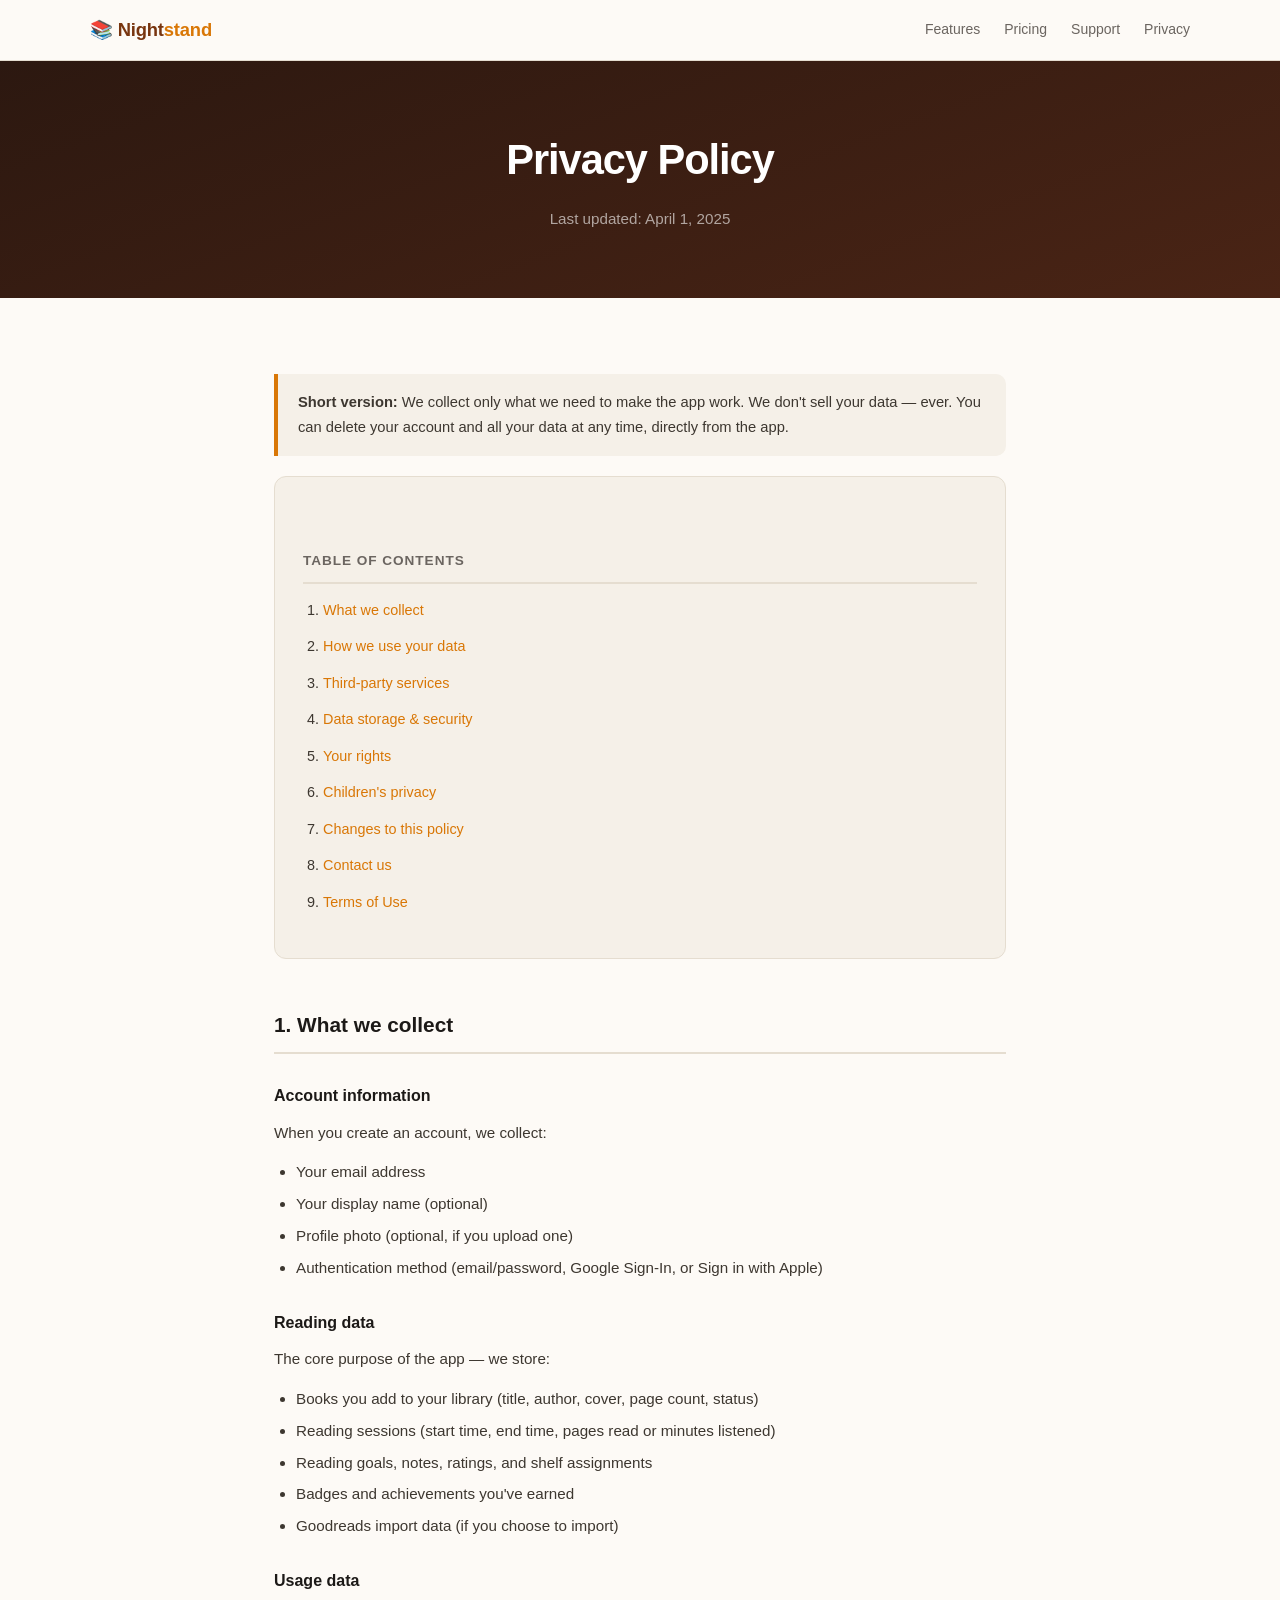
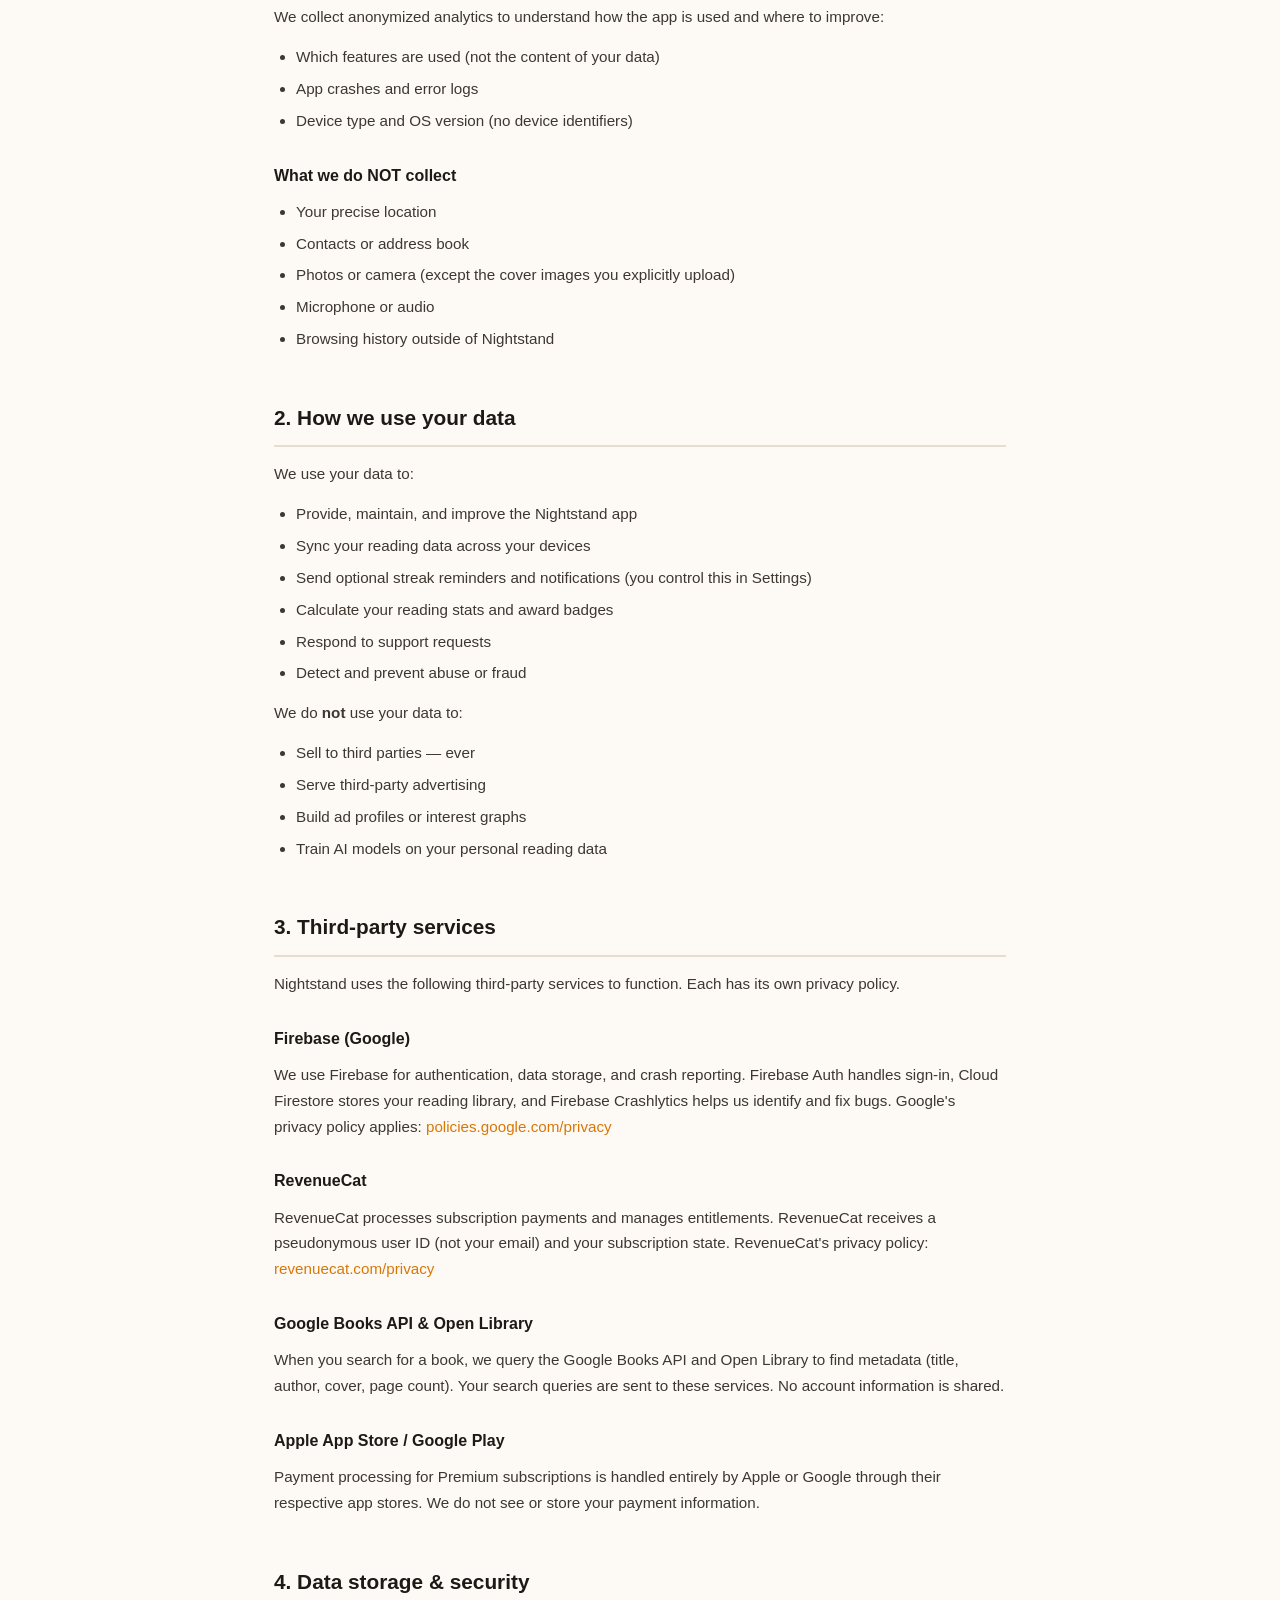
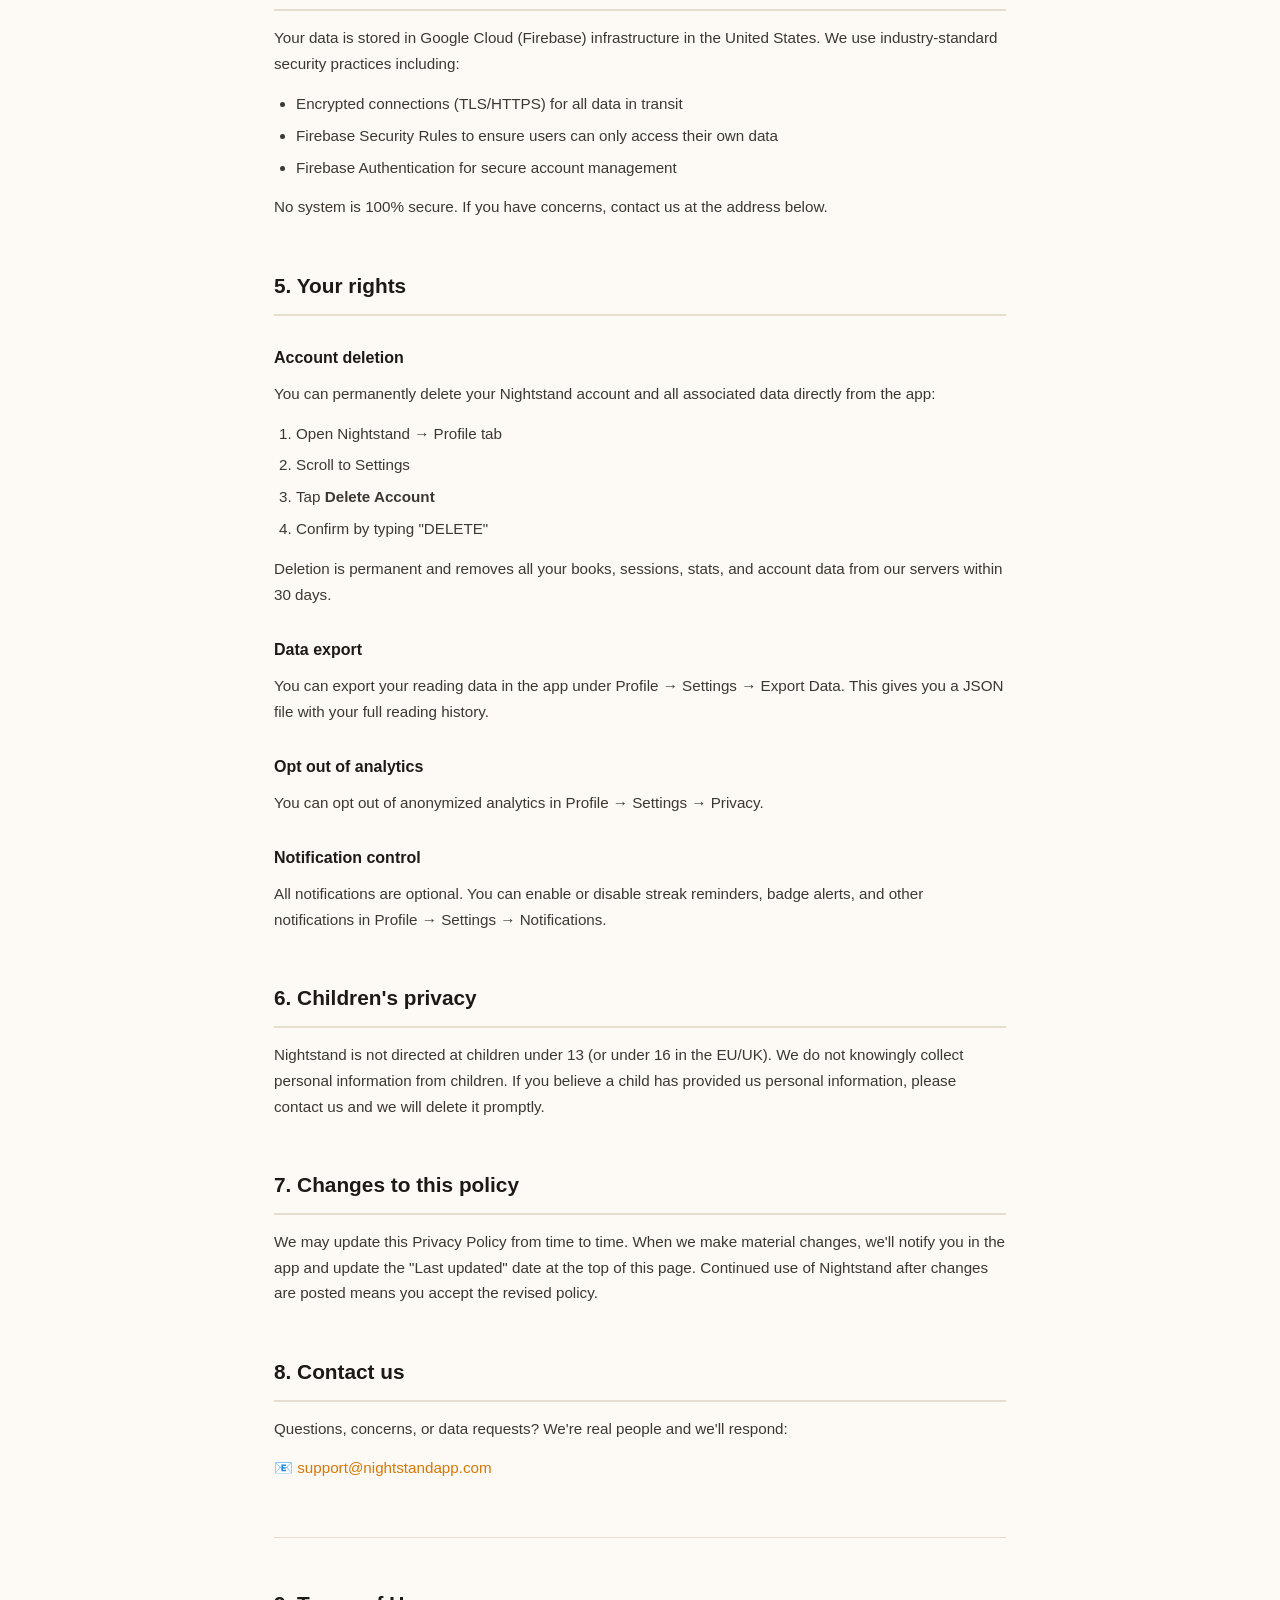
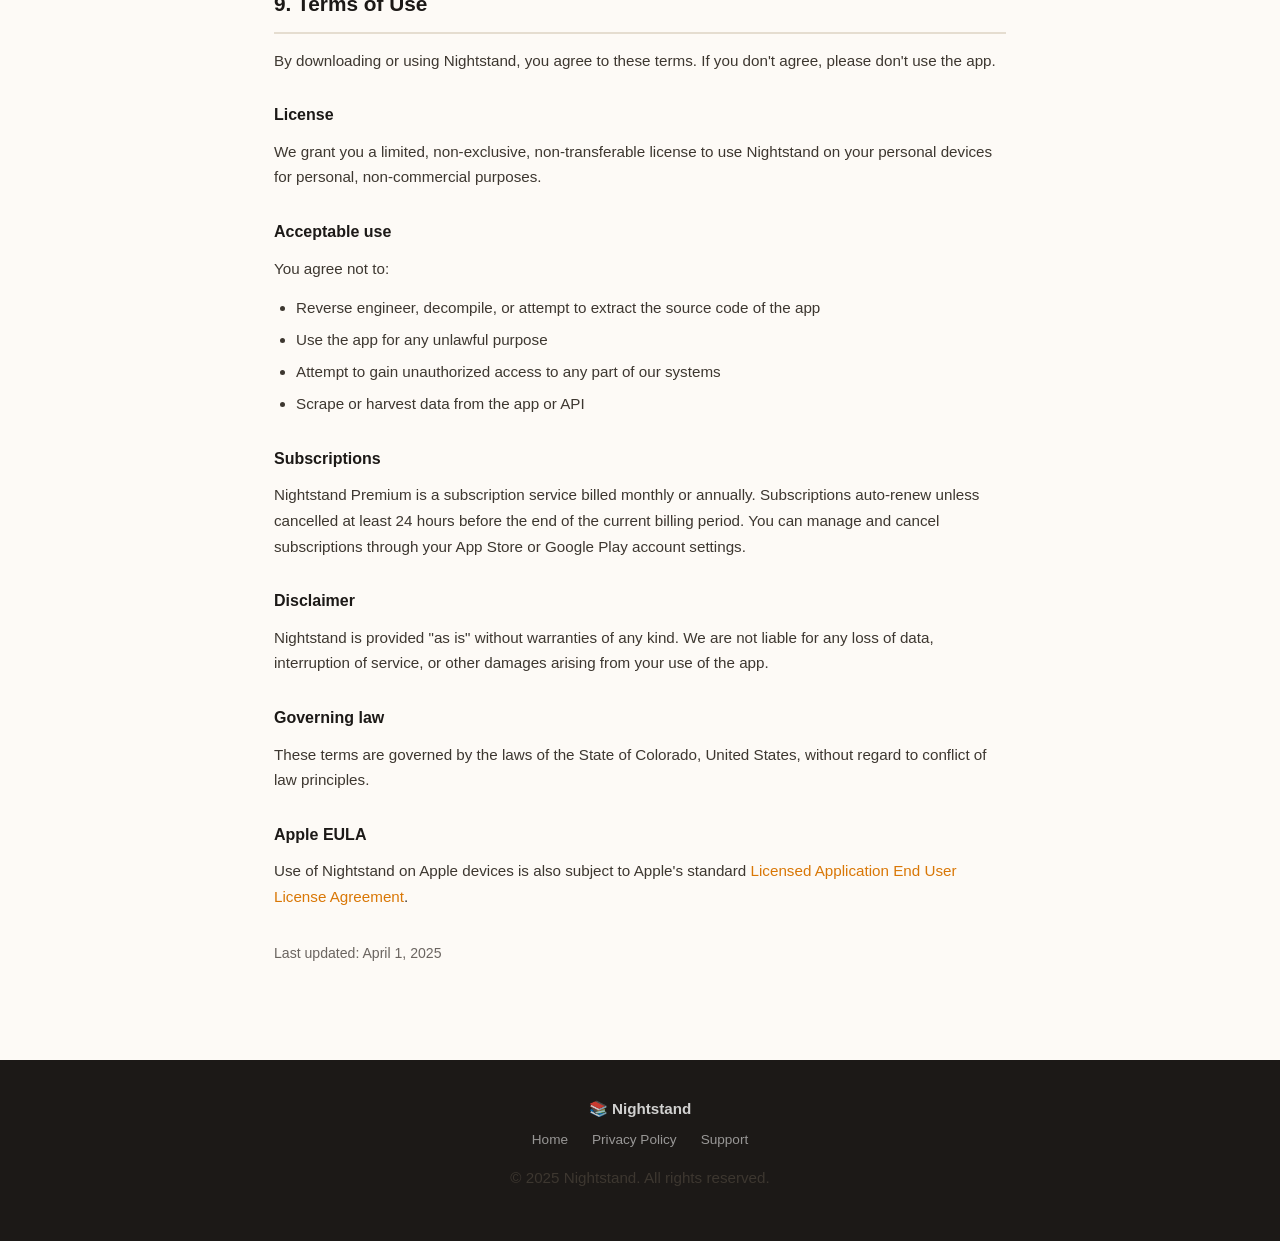
==== privacy.html @ cdb706bf "Initial commit: Nightstand marketing site - index.html: full landing page (hero, features, compariso" ====
<!DOCTYPE html>
<html lang="en">
<head>
  <meta charset="UTF-8">
  <meta name="viewport" content="width=device-width, initial-scale=1.0">
  <title>Privacy Policy — Nightstand</title>
  <meta name="description" content="Nightstand privacy policy — how we collect, use, and protect your data.">
  <link rel="icon" type="image/png" href="images/icon.png">
  <style>
    *, *::before, *::after { margin: 0; padding: 0; box-sizing: border-box; }

    :root {
      --ink: #1c1917;
      --warm-white: #fdfaf6;
      --cream: #f5f0e8;
      --amber: #d97706;
      --amber-light: #fbbf24;
      --brown: #78350f;
      --brown-mid: #92400e;
      --text-muted: #6b6560;
      --border: #e5ddd0;
    }

    html { scroll-behavior: smooth; }

    body {
      font-family: -apple-system, BlinkMacSystemFont, "Segoe UI", Roboto, Helvetica, Arial, sans-serif;
      color: var(--ink);
      line-height: 1.7;
      background: var(--warm-white);
    }

    a { color: var(--amber); text-decoration: none; }
    a:hover { text-decoration: underline; }

    /* NAV */
    nav {
      position: sticky;
      top: 0;
      z-index: 100;
      background: rgba(253, 250, 246, 0.92);
      backdrop-filter: blur(10px);
      border-bottom: 1px solid var(--border);
      padding: 0 24px;
    }
    .nav-inner {
      max-width: 1100px;
      margin: 0 auto;
      display: flex;
      align-items: center;
      justify-content: space-between;
      height: 60px;
    }
    .nav-brand {
      font-size: 1.15rem;
      font-weight: 700;
      color: var(--brown);
      letter-spacing: -0.01em;
      text-decoration: none;
    }
    .nav-brand span { color: var(--amber); }
    .nav-links {
      display: flex;
      gap: 24px;
      font-size: 0.875rem;
      color: var(--text-muted);
    }
    .nav-links a { color: var(--text-muted); }
    .nav-links a:hover { color: var(--ink); text-decoration: none; }

    /* PAGE HEADER */
    .page-header {
      background: linear-gradient(160deg, #2c1810 0%, #4a2415 100%);
      color: #fff;
      padding: 64px 24px 52px;
      text-align: center;
    }
    .page-header h1 {
      font-size: clamp(1.8rem, 4vw, 2.6rem);
      font-weight: 800;
      letter-spacing: -0.025em;
      margin-bottom: 10px;
    }
    .page-header p {
      font-size: 0.95rem;
      color: rgba(255,255,255,0.6);
    }

    /* CONTENT */
    .content {
      max-width: 780px;
      margin: 0 auto;
      padding: 56px 24px 80px;
    }

    .toc {
      background: var(--cream);
      border: 1px solid var(--border);
      border-radius: 12px;
      padding: 24px 28px;
      margin-bottom: 48px;
    }
    .toc h2 {
      font-size: 0.85rem;
      font-weight: 700;
      text-transform: uppercase;
      letter-spacing: 0.07em;
      color: var(--text-muted);
      margin-bottom: 14px;
    }
    .toc ol {
      padding-left: 20px;
      display: flex;
      flex-direction: column;
      gap: 6px;
    }
    .toc li {
      font-size: 0.9rem;
    }

    h2 {
      font-size: 1.3rem;
      font-weight: 800;
      color: var(--ink);
      margin: 48px 0 14px;
      padding-bottom: 10px;
      border-bottom: 2px solid var(--border);
    }
    h3 {
      font-size: 1rem;
      font-weight: 700;
      color: var(--ink);
      margin: 28px 0 10px;
    }
    p {
      font-size: 0.95rem;
      color: #3d3730;
      margin-bottom: 14px;
    }
    ul, ol {
      padding-left: 22px;
      margin-bottom: 14px;
    }
    li {
      font-size: 0.95rem;
      color: #3d3730;
      margin-bottom: 6px;
    }
    .callout {
      background: var(--cream);
      border-left: 4px solid var(--amber);
      border-radius: 0 10px 10px 0;
      padding: 16px 20px;
      margin: 20px 0;
      font-size: 0.92rem;
      color: #3d3730;
    }

    /* FOOTER */
    footer {
      background: var(--ink);
      color: rgba(255,255,255,0.55);
      padding: 36px 24px;
      text-align: center;
      font-size: 0.85rem;
    }
    .footer-inner { max-width: 1100px; margin: 0 auto; }
    .footer-links {
      display: flex;
      gap: 24px;
      justify-content: center;
      flex-wrap: wrap;
      margin-bottom: 14px;
    }
    .footer-links a { color: rgba(255,255,255,0.55); transition: color 0.15s; }
    .footer-links a:hover { color: #fff; text-decoration: none; }
    .footer-brand { font-weight: 700; color: rgba(255,255,255,0.8); font-size: 0.95rem; margin-bottom: 6px; }

    @media (max-width: 640px) {
      .nav-links { display: none; }
    }
  </style>
</head>
<body>

  <nav>
    <div class="nav-inner">
      <a href="index.html" class="nav-brand">📚 Night<span>stand</span></a>
      <div class="nav-links">
        <a href="index.html#features">Features</a>
        <a href="index.html#pricing">Pricing</a>
        <a href="support.html">Support</a>
        <a href="privacy.html">Privacy</a>
      </div>
    </div>
  </nav>

  <header class="page-header">
    <h1>Privacy Policy</h1>
    <p>Last updated: April 1, 2025</p>
  </header>

  <div class="content">

    <div class="callout">
      <strong>Short version:</strong> We collect only what we need to make the app work. We don't sell your data — ever. You can delete your account and all your data at any time, directly from the app.
    </div>

    <div class="toc">
      <h2>Table of Contents</h2>
      <ol>
        <li><a href="#what-we-collect">What we collect</a></li>
        <li><a href="#how-we-use">How we use your data</a></li>
        <li><a href="#third-parties">Third-party services</a></li>
        <li><a href="#data-storage">Data storage &amp; security</a></li>
        <li><a href="#your-rights">Your rights</a></li>
        <li><a href="#children">Children's privacy</a></li>
        <li><a href="#changes">Changes to this policy</a></li>
        <li><a href="#contact">Contact us</a></li>
        <li><a href="#terms">Terms of Use</a></li>
      </ol>
    </div>

    <h2 id="what-we-collect">1. What we collect</h2>

    <h3>Account information</h3>
    <p>When you create an account, we collect:</p>
    <ul>
      <li>Your email address</li>
      <li>Your display name (optional)</li>
      <li>Profile photo (optional, if you upload one)</li>
      <li>Authentication method (email/password, Google Sign-In, or Sign in with Apple)</li>
    </ul>

    <h3>Reading data</h3>
    <p>The core purpose of the app — we store:</p>
    <ul>
      <li>Books you add to your library (title, author, cover, page count, status)</li>
      <li>Reading sessions (start time, end time, pages read or minutes listened)</li>
      <li>Reading goals, notes, ratings, and shelf assignments</li>
      <li>Badges and achievements you've earned</li>
      <li>Goodreads import data (if you choose to import)</li>
    </ul>

    <h3>Usage data</h3>
    <p>We collect anonymized analytics to understand how the app is used and where to improve:</p>
    <ul>
      <li>Which features are used (not the content of your data)</li>
      <li>App crashes and error logs</li>
      <li>Device type and OS version (no device identifiers)</li>
    </ul>

    <h3>What we do NOT collect</h3>
    <ul>
      <li>Your precise location</li>
      <li>Contacts or address book</li>
      <li>Photos or camera (except the cover images you explicitly upload)</li>
      <li>Microphone or audio</li>
      <li>Browsing history outside of Nightstand</li>
    </ul>

    <h2 id="how-we-use">2. How we use your data</h2>

    <p>We use your data to:</p>
    <ul>
      <li>Provide, maintain, and improve the Nightstand app</li>
      <li>Sync your reading data across your devices</li>
      <li>Send optional streak reminders and notifications (you control this in Settings)</li>
      <li>Calculate your reading stats and award badges</li>
      <li>Respond to support requests</li>
      <li>Detect and prevent abuse or fraud</li>
    </ul>

    <p>We do <strong>not</strong> use your data to:</p>
    <ul>
      <li>Sell to third parties — ever</li>
      <li>Serve third-party advertising</li>
      <li>Build ad profiles or interest graphs</li>
      <li>Train AI models on your personal reading data</li>
    </ul>

    <h2 id="third-parties">3. Third-party services</h2>

    <p>Nightstand uses the following third-party services to function. Each has its own privacy policy.</p>

    <h3>Firebase (Google)</h3>
    <p>We use Firebase for authentication, data storage, and crash reporting. Firebase Auth handles sign-in, Cloud Firestore stores your reading library, and Firebase Crashlytics helps us identify and fix bugs. Google's privacy policy applies: <a href="https://policies.google.com/privacy" target="_blank" rel="noopener">policies.google.com/privacy</a></p>

    <h3>RevenueCat</h3>
    <p>RevenueCat processes subscription payments and manages entitlements. RevenueCat receives a pseudonymous user ID (not your email) and your subscription state. RevenueCat's privacy policy: <a href="https://www.revenuecat.com/privacy" target="_blank" rel="noopener">revenuecat.com/privacy</a></p>

    <h3>Google Books API &amp; Open Library</h3>
    <p>When you search for a book, we query the Google Books API and Open Library to find metadata (title, author, cover, page count). Your search queries are sent to these services. No account information is shared.</p>

    <h3>Apple App Store / Google Play</h3>
    <p>Payment processing for Premium subscriptions is handled entirely by Apple or Google through their respective app stores. We do not see or store your payment information.</p>

    <h2 id="data-storage">4. Data storage &amp; security</h2>

    <p>Your data is stored in Google Cloud (Firebase) infrastructure in the United States. We use industry-standard security practices including:</p>
    <ul>
      <li>Encrypted connections (TLS/HTTPS) for all data in transit</li>
      <li>Firebase Security Rules to ensure users can only access their own data</li>
      <li>Firebase Authentication for secure account management</li>
    </ul>

    <p>No system is 100% secure. If you have concerns, contact us at the address below.</p>

    <h2 id="your-rights">5. Your rights</h2>

    <h3>Account deletion</h3>
    <p>You can permanently delete your Nightstand account and all associated data directly from the app:</p>
    <ol>
      <li>Open Nightstand → Profile tab</li>
      <li>Scroll to Settings</li>
      <li>Tap <strong>Delete Account</strong></li>
      <li>Confirm by typing "DELETE"</li>
    </ol>
    <p>Deletion is permanent and removes all your books, sessions, stats, and account data from our servers within 30 days.</p>

    <h3>Data export</h3>
    <p>You can export your reading data in the app under Profile → Settings → Export Data. This gives you a JSON file with your full reading history.</p>

    <h3>Opt out of analytics</h3>
    <p>You can opt out of anonymized analytics in Profile → Settings → Privacy.</p>

    <h3>Notification control</h3>
    <p>All notifications are optional. You can enable or disable streak reminders, badge alerts, and other notifications in Profile → Settings → Notifications.</p>

    <h2 id="children">6. Children's privacy</h2>

    <p>Nightstand is not directed at children under 13 (or under 16 in the EU/UK). We do not knowingly collect personal information from children. If you believe a child has provided us personal information, please contact us and we will delete it promptly.</p>

    <h2 id="changes">7. Changes to this policy</h2>

    <p>We may update this Privacy Policy from time to time. When we make material changes, we'll notify you in the app and update the "Last updated" date at the top of this page. Continued use of Nightstand after changes are posted means you accept the revised policy.</p>

    <h2 id="contact">8. Contact us</h2>

    <p>Questions, concerns, or data requests? We're real people and we'll respond:</p>
    <p>📧 <a href="mailto:support@nightstandapp.com">support@nightstandapp.com</a></p>

    <hr style="border: none; border-top: 1px solid var(--border); margin: 56px 0 40px;">

    <h2 id="terms">9. Terms of Use</h2>

    <p>By downloading or using Nightstand, you agree to these terms. If you don't agree, please don't use the app.</p>

    <h3>License</h3>
    <p>We grant you a limited, non-exclusive, non-transferable license to use Nightstand on your personal devices for personal, non-commercial purposes.</p>

    <h3>Acceptable use</h3>
    <p>You agree not to:</p>
    <ul>
      <li>Reverse engineer, decompile, or attempt to extract the source code of the app</li>
      <li>Use the app for any unlawful purpose</li>
      <li>Attempt to gain unauthorized access to any part of our systems</li>
      <li>Scrape or harvest data from the app or API</li>
    </ul>

    <h3>Subscriptions</h3>
    <p>Nightstand Premium is a subscription service billed monthly or annually. Subscriptions auto-renew unless cancelled at least 24 hours before the end of the current billing period. You can manage and cancel subscriptions through your App Store or Google Play account settings.</p>

    <h3>Disclaimer</h3>
    <p>Nightstand is provided "as is" without warranties of any kind. We are not liable for any loss of data, interruption of service, or other damages arising from your use of the app.</p>

    <h3>Governing law</h3>
    <p>These terms are governed by the laws of the State of Colorado, United States, without regard to conflict of law principles.</p>

    <h3>Apple EULA</h3>
    <p>Use of Nightstand on Apple devices is also subject to Apple's standard <a href="https://www.apple.com/legal/internet-services/itunes/dev/stdeula/" target="_blank" rel="noopener">Licensed Application End User License Agreement</a>.</p>

    <p style="margin-top: 32px; font-size: 0.88rem; color: var(--text-muted);">Last updated: April 1, 2025</p>

  </div>

  <footer>
    <div class="footer-inner">
      <div class="footer-brand">📚 Nightstand</div>
      <div class="footer-links">
        <a href="index.html">Home</a>
        <a href="privacy.html">Privacy Policy</a>
        <a href="support.html">Support</a>
      </div>
      <p>&copy; 2025 Nightstand. All rights reserved.</p>
    </div>
  </footer>

</body>
</html>
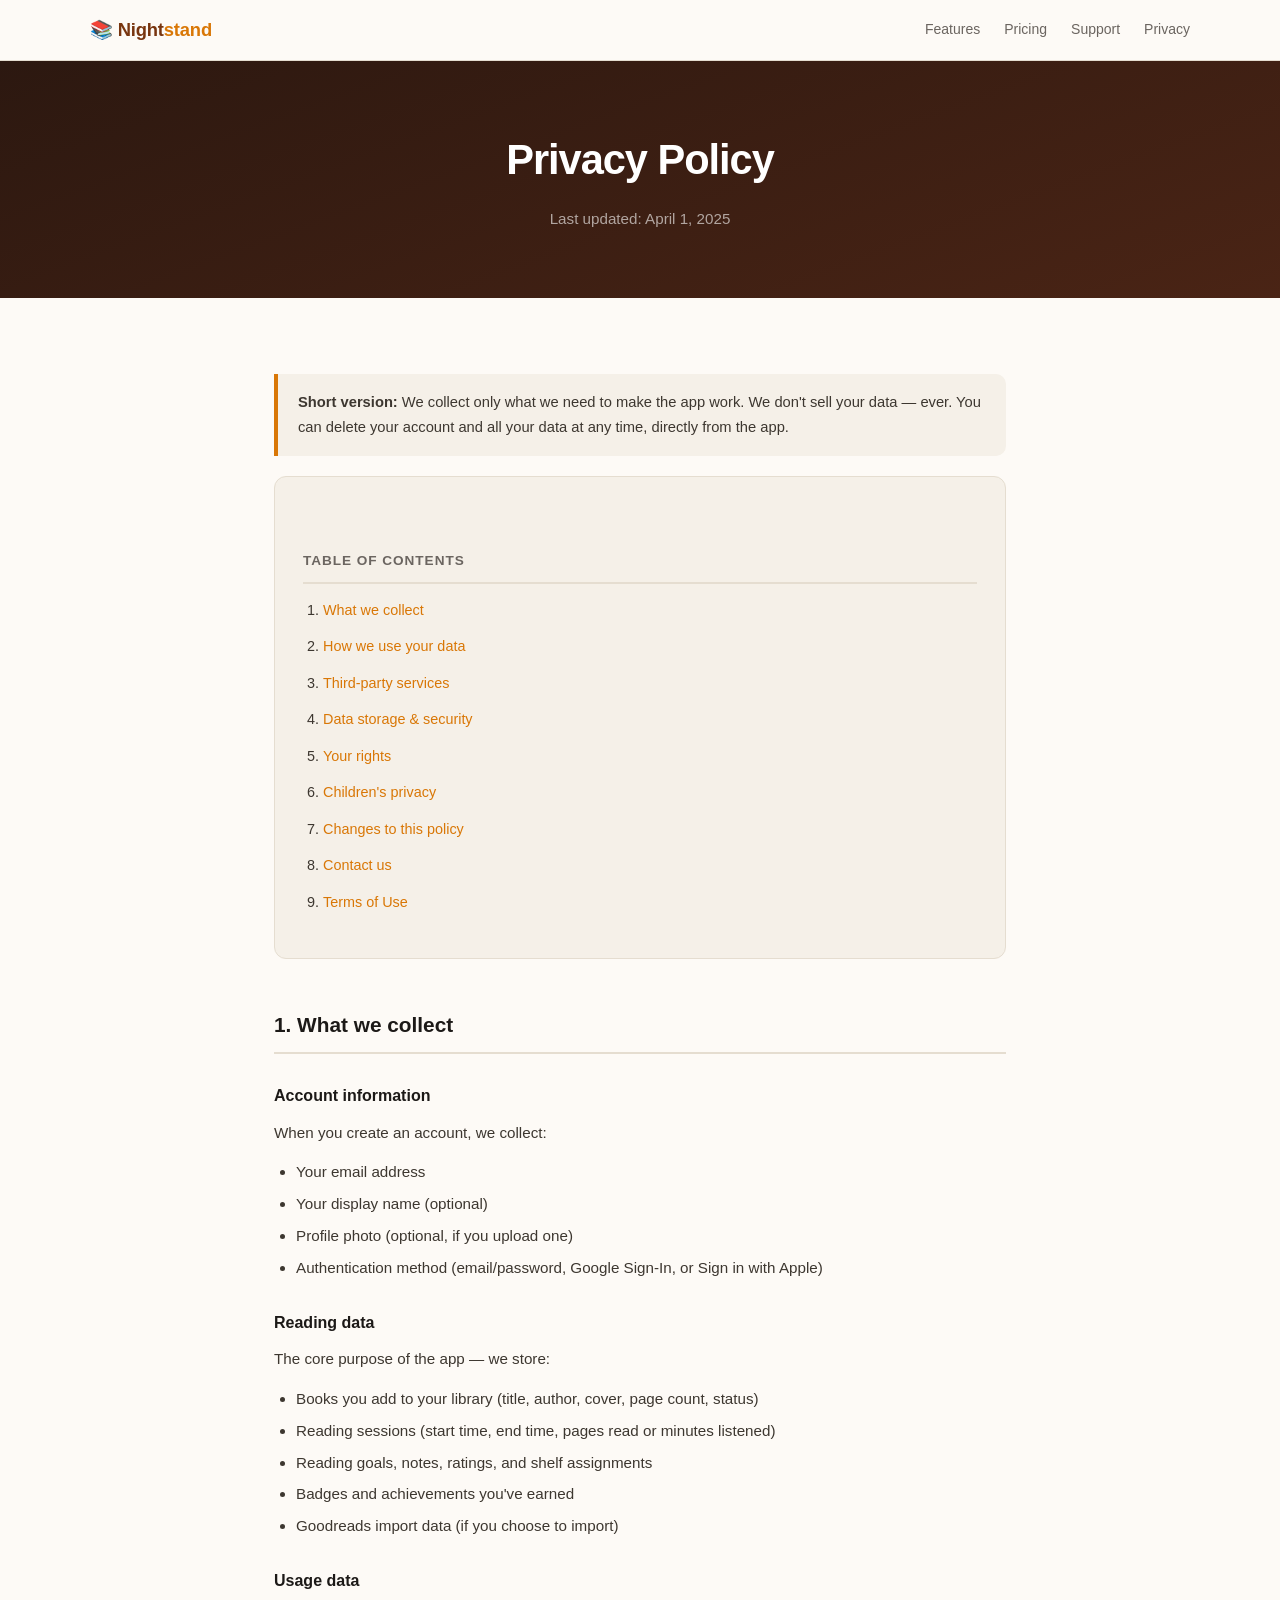
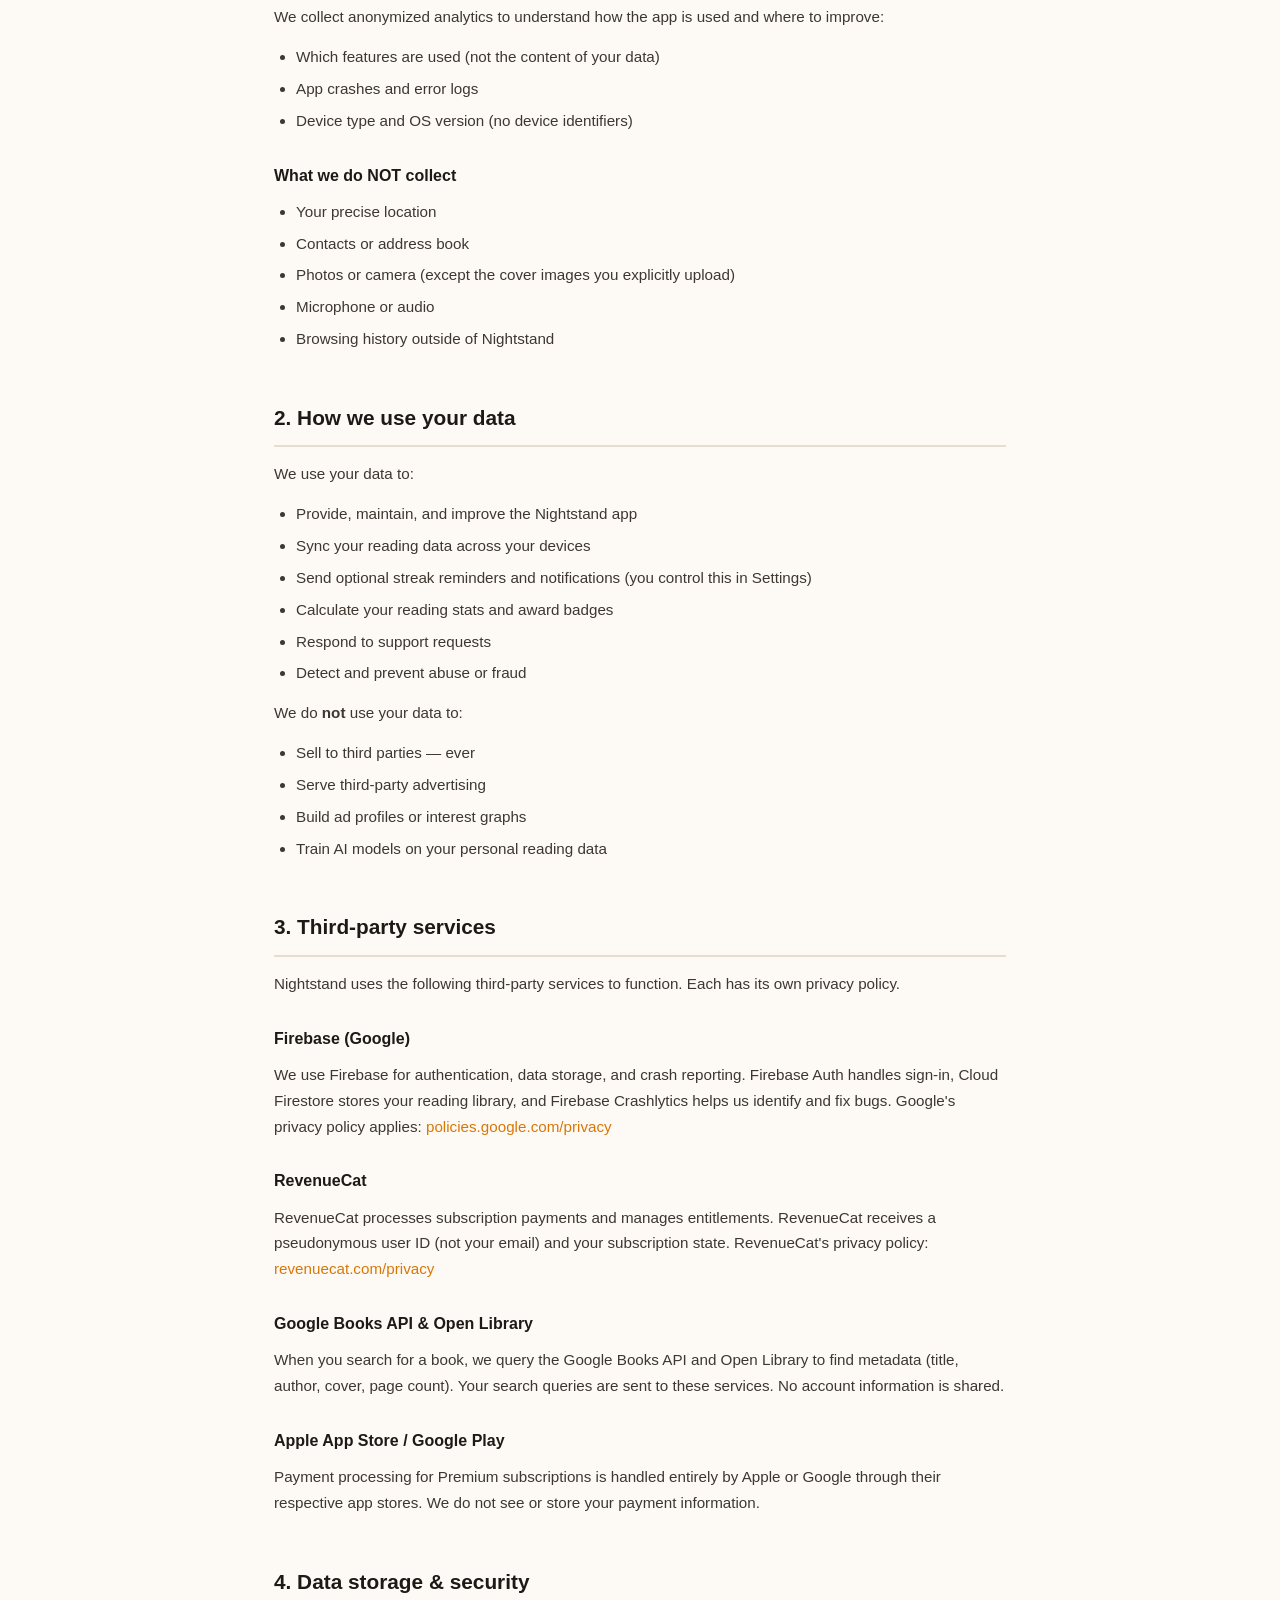
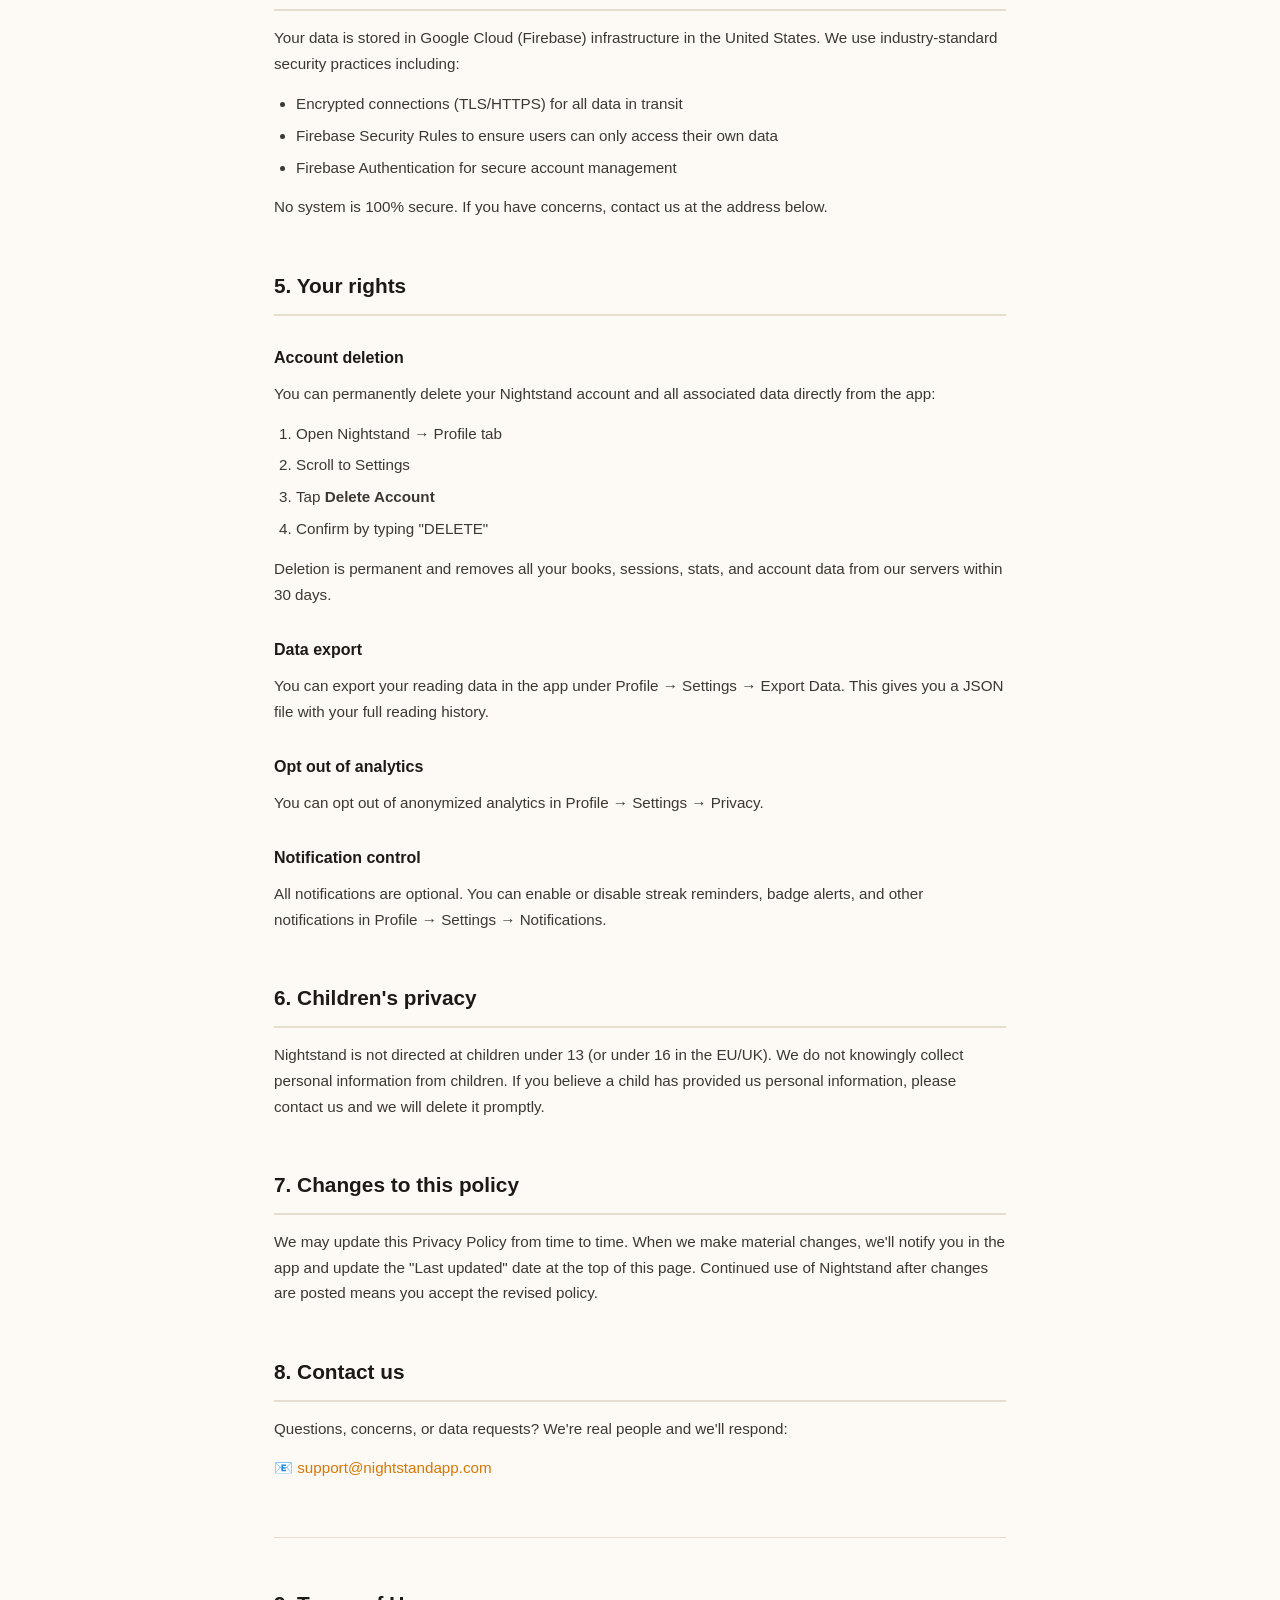
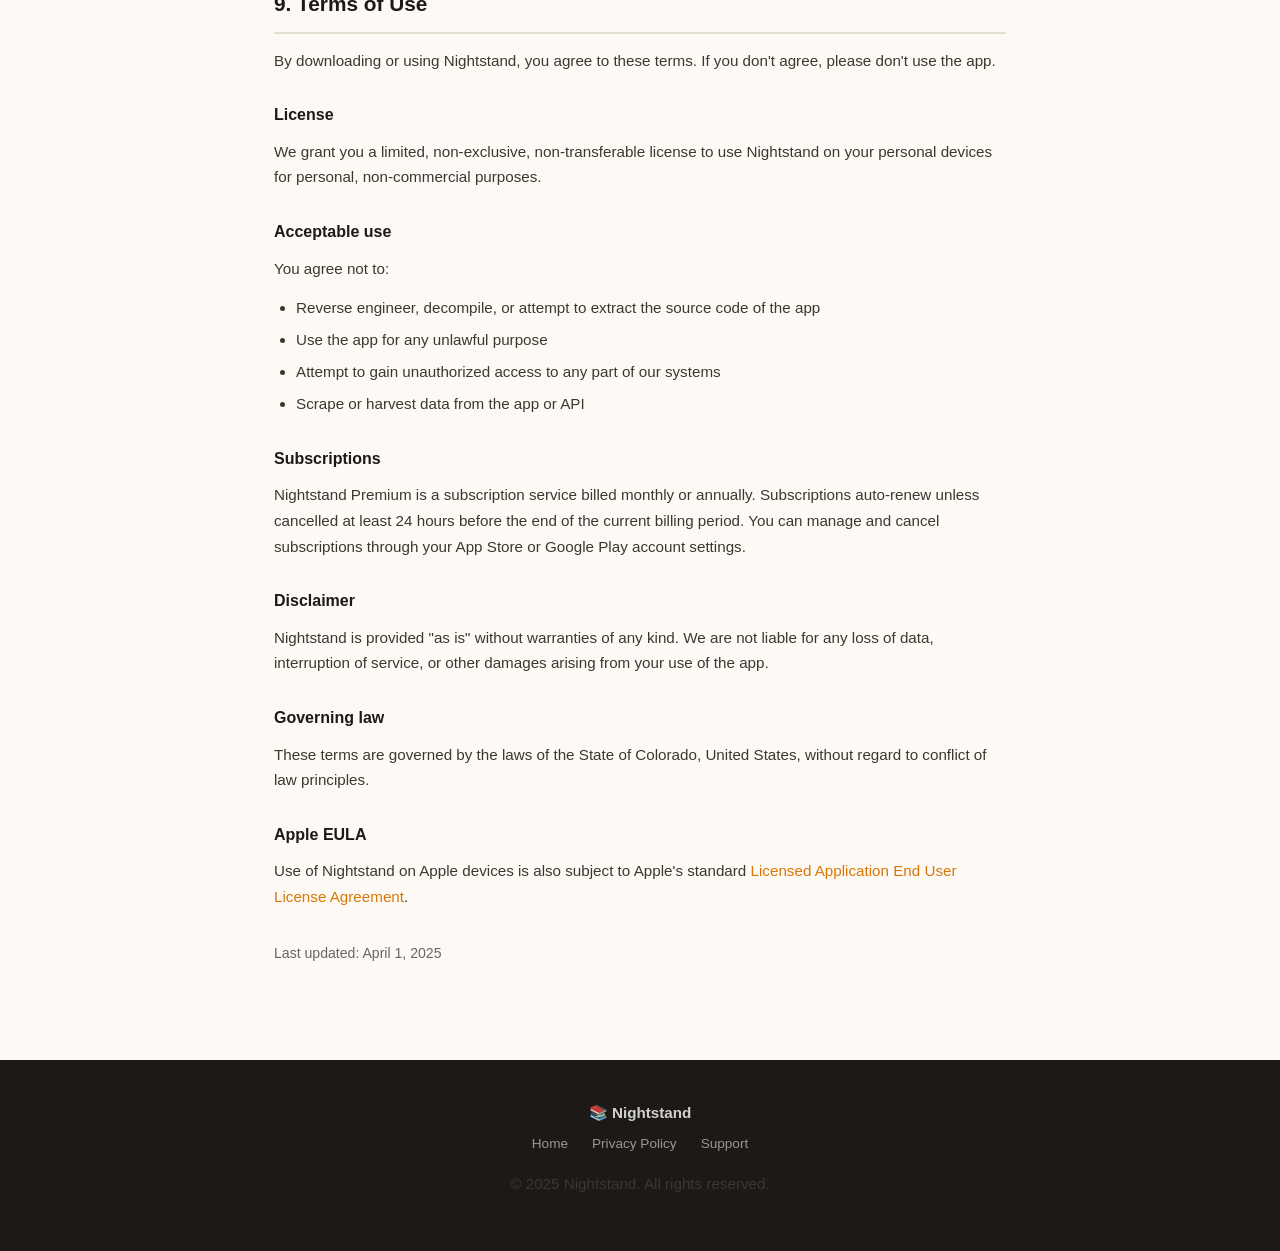
==== commit 774f5f66: "Refactor: extract shared CSS to eliminate cross-page duplication - Create shared.css with common res" ====
--- a/privacy.html
+++ b/privacy.html
@@ -6,92 +6,11 @@
   <title>Privacy Policy — Nightstand</title>
   <meta name="description" content="Nightstand privacy policy — how we collect, use, and protect your data.">
   <link rel="icon" type="image/png" href="images/icon.png">
+  <link rel="stylesheet" href="shared.css">
   <style>
-    *, *::before, *::after { margin: 0; padding: 0; box-sizing: border-box; }
-
-    :root {
-      --ink: #1c1917;
-      --warm-white: #fdfaf6;
-      --cream: #f5f0e8;
-      --amber: #d97706;
-      --amber-light: #fbbf24;
-      --brown: #78350f;
-      --brown-mid: #92400e;
-      --text-muted: #6b6560;
-      --border: #e5ddd0;
-    }
-
-    html { scroll-behavior: smooth; }
-
-    body {
-      font-family: -apple-system, BlinkMacSystemFont, "Segoe UI", Roboto, Helvetica, Arial, sans-serif;
-      color: var(--ink);
-      line-height: 1.7;
-      background: var(--warm-white);
-    }
-
     a { color: var(--amber); text-decoration: none; }
     a:hover { text-decoration: underline; }
-
-    /* NAV */
-    nav {
-      position: sticky;
-      top: 0;
-      z-index: 100;
-      background: rgba(253, 250, 246, 0.92);
-      backdrop-filter: blur(10px);
-      border-bottom: 1px solid var(--border);
-      padding: 0 24px;
-    }
-    .nav-inner {
-      max-width: 1100px;
-      margin: 0 auto;
-      display: flex;
-      align-items: center;
-      justify-content: space-between;
-      height: 60px;
-    }
-    .nav-brand {
-      font-size: 1.15rem;
-      font-weight: 700;
-      color: var(--brown);
-      letter-spacing: -0.01em;
-      text-decoration: none;
-    }
-    .nav-brand span { color: var(--amber); }
-    .nav-links {
-      display: flex;
-      gap: 24px;
-      font-size: 0.875rem;
-      color: var(--text-muted);
-    }
-    .nav-links a { color: var(--text-muted); }
-    .nav-links a:hover { color: var(--ink); text-decoration: none; }
-
-    /* PAGE HEADER */
-    .page-header {
-      background: linear-gradient(160deg, #2c1810 0%, #4a2415 100%);
-      color: #fff;
-      padding: 64px 24px 52px;
-      text-align: center;
-    }
-    .page-header h1 {
-      font-size: clamp(1.8rem, 4vw, 2.6rem);
-      font-weight: 800;
-      letter-spacing: -0.025em;
-      margin-bottom: 10px;
-    }
-    .page-header p {
-      font-size: 0.95rem;
-      color: rgba(255,255,255,0.6);
-    }
-
-    /* CONTENT */
-    .content {
-      max-width: 780px;
-      margin: 0 auto;
-      padding: 56px 24px 80px;
-    }
+    .nav-links a:hover { text-decoration: none; }
 
     .toc {
       background: var(--cream);
@@ -156,29 +75,7 @@
       color: #3d3730;
     }
 
-    /* FOOTER */
-    footer {
-      background: var(--ink);
-      color: rgba(255,255,255,0.55);
-      padding: 36px 24px;
-      text-align: center;
-      font-size: 0.85rem;
-    }
-    .footer-inner { max-width: 1100px; margin: 0 auto; }
-    .footer-links {
-      display: flex;
-      gap: 24px;
-      justify-content: center;
-      flex-wrap: wrap;
-      margin-bottom: 14px;
-    }
-    .footer-links a { color: rgba(255,255,255,0.55); transition: color 0.15s; }
-    .footer-links a:hover { color: #fff; text-decoration: none; }
-    .footer-brand { font-weight: 700; color: rgba(255,255,255,0.8); font-size: 0.95rem; margin-bottom: 6px; }
-
-    @media (max-width: 640px) {
-      .nav-links { display: none; }
-    }
+    .footer-links a:hover { text-decoration: none; }
   </style>
 </head>
 <body>
--- a/shared.css
+++ b/shared.css
@@ -0,0 +1,123 @@
+/* ─── RESET ─── */
+*, *::before, *::after { margin: 0; padding: 0; box-sizing: border-box; }
+
+/* ─── DESIGN TOKENS ─── */
+:root {
+  --ink: #1c1917;
+  --warm-white: #fdfaf6;
+  --cream: #f5f0e8;
+  --amber: #d97706;
+  --amber-light: #fbbf24;
+  --brown: #78350f;
+  --brown-mid: #92400e;
+  --sage: #4a5e52;
+  --sage-light: #6b7c72;
+  --text-muted: #6b6560;
+  --border: #e5ddd0;
+}
+
+html { scroll-behavior: smooth; }
+
+body {
+  font-family: -apple-system, BlinkMacSystemFont, "Segoe UI", Roboto, Helvetica, Arial, sans-serif;
+  color: var(--ink);
+  line-height: 1.7;
+  background: var(--warm-white);
+}
+
+img { max-width: 100%; display: block; }
+
+/* ─── NAV ─── */
+nav {
+  position: sticky;
+  top: 0;
+  z-index: 100;
+  background: rgba(253, 250, 246, 0.92);
+  backdrop-filter: blur(10px);
+  border-bottom: 1px solid var(--border);
+  padding: 0 24px;
+}
+.nav-inner {
+  max-width: 1100px;
+  margin: 0 auto;
+  display: flex;
+  align-items: center;
+  justify-content: space-between;
+  height: 60px;
+}
+.nav-brand {
+  font-size: 1.15rem;
+  font-weight: 700;
+  color: var(--brown);
+  letter-spacing: -0.01em;
+  text-decoration: none;
+}
+.nav-brand span { color: var(--amber); }
+.nav-links {
+  display: flex;
+  gap: 24px;
+  font-size: 0.875rem;
+}
+.nav-links a { color: var(--text-muted); text-decoration: none; }
+.nav-links a:hover { color: var(--ink); }
+.nav-cta {
+  background: var(--amber);
+  color: #fff;
+  padding: 8px 18px;
+  border-radius: 20px;
+  font-size: 0.875rem;
+  font-weight: 600;
+  text-decoration: none;
+  transition: background 0.15s;
+}
+.nav-cta:hover { background: var(--brown-mid); color: #fff; }
+
+/* ─── PAGE HEADER (inner pages) ─── */
+.page-header {
+  background: linear-gradient(160deg, #2c1810 0%, #4a2415 100%);
+  color: #fff;
+  padding: 64px 24px 52px;
+  text-align: center;
+}
+.page-header h1 {
+  font-size: clamp(1.8rem, 4vw, 2.6rem);
+  font-weight: 800;
+  letter-spacing: -0.025em;
+  margin-bottom: 10px;
+}
+.page-header p {
+  font-size: 0.95rem;
+  color: rgba(255,255,255,0.6);
+}
+
+/* ─── INNER PAGE CONTENT ─── */
+.content {
+  max-width: 780px;
+  margin: 0 auto;
+  padding: 56px 24px 80px;
+}
+
+/* ─── FOOTER ─── */
+footer {
+  background: var(--ink);
+  color: rgba(255,255,255,0.55);
+  padding: 40px 24px;
+  text-align: center;
+  font-size: 0.85rem;
+}
+.footer-inner { max-width: 1100px; margin: 0 auto; }
+.footer-links {
+  display: flex;
+  gap: 24px;
+  justify-content: center;
+  flex-wrap: wrap;
+  margin-bottom: 16px;
+}
+.footer-links a { color: rgba(255,255,255,0.55); text-decoration: none; transition: color 0.15s; }
+.footer-links a:hover { color: #fff; }
+.footer-brand { font-weight: 700; color: rgba(255,255,255,0.8); font-size: 0.95rem; margin-bottom: 6px; }
+
+/* ─── RESPONSIVE ─── */
+@media (max-width: 640px) {
+  .nav-links { display: none; }
+}
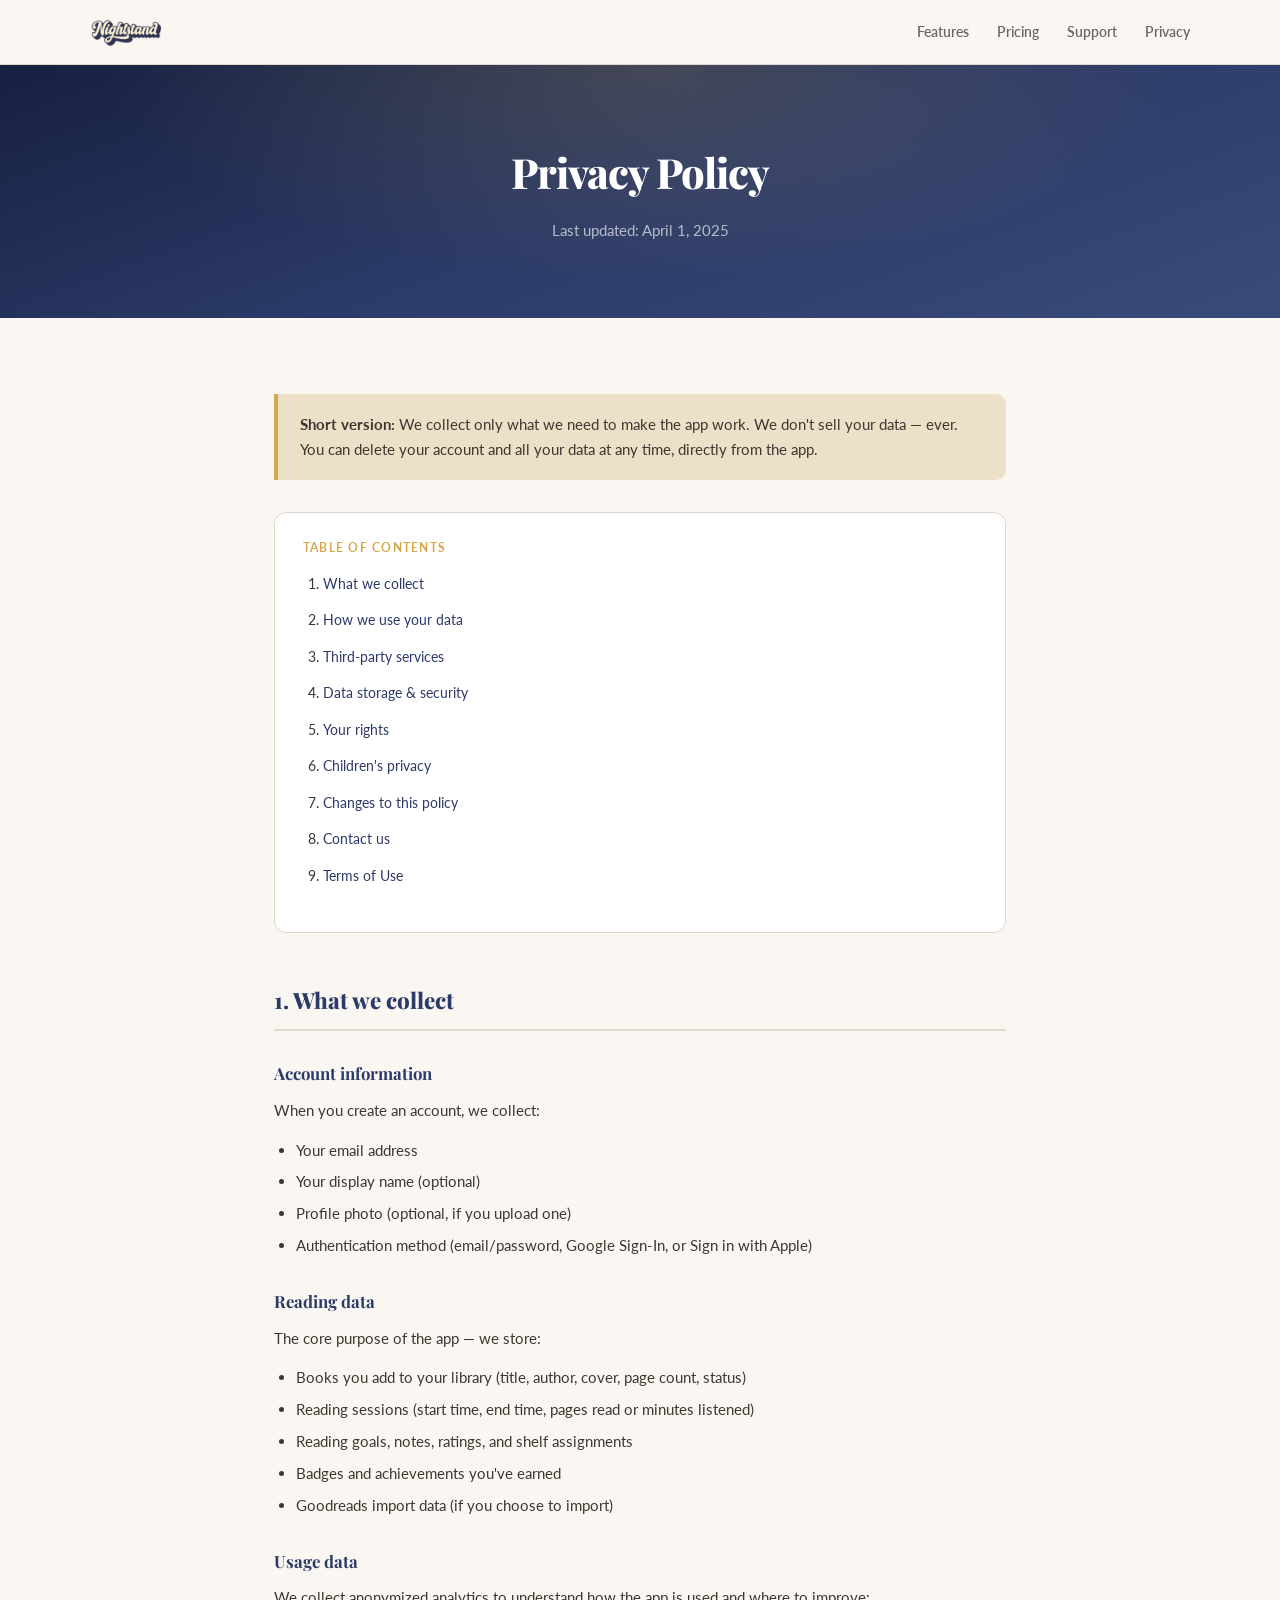
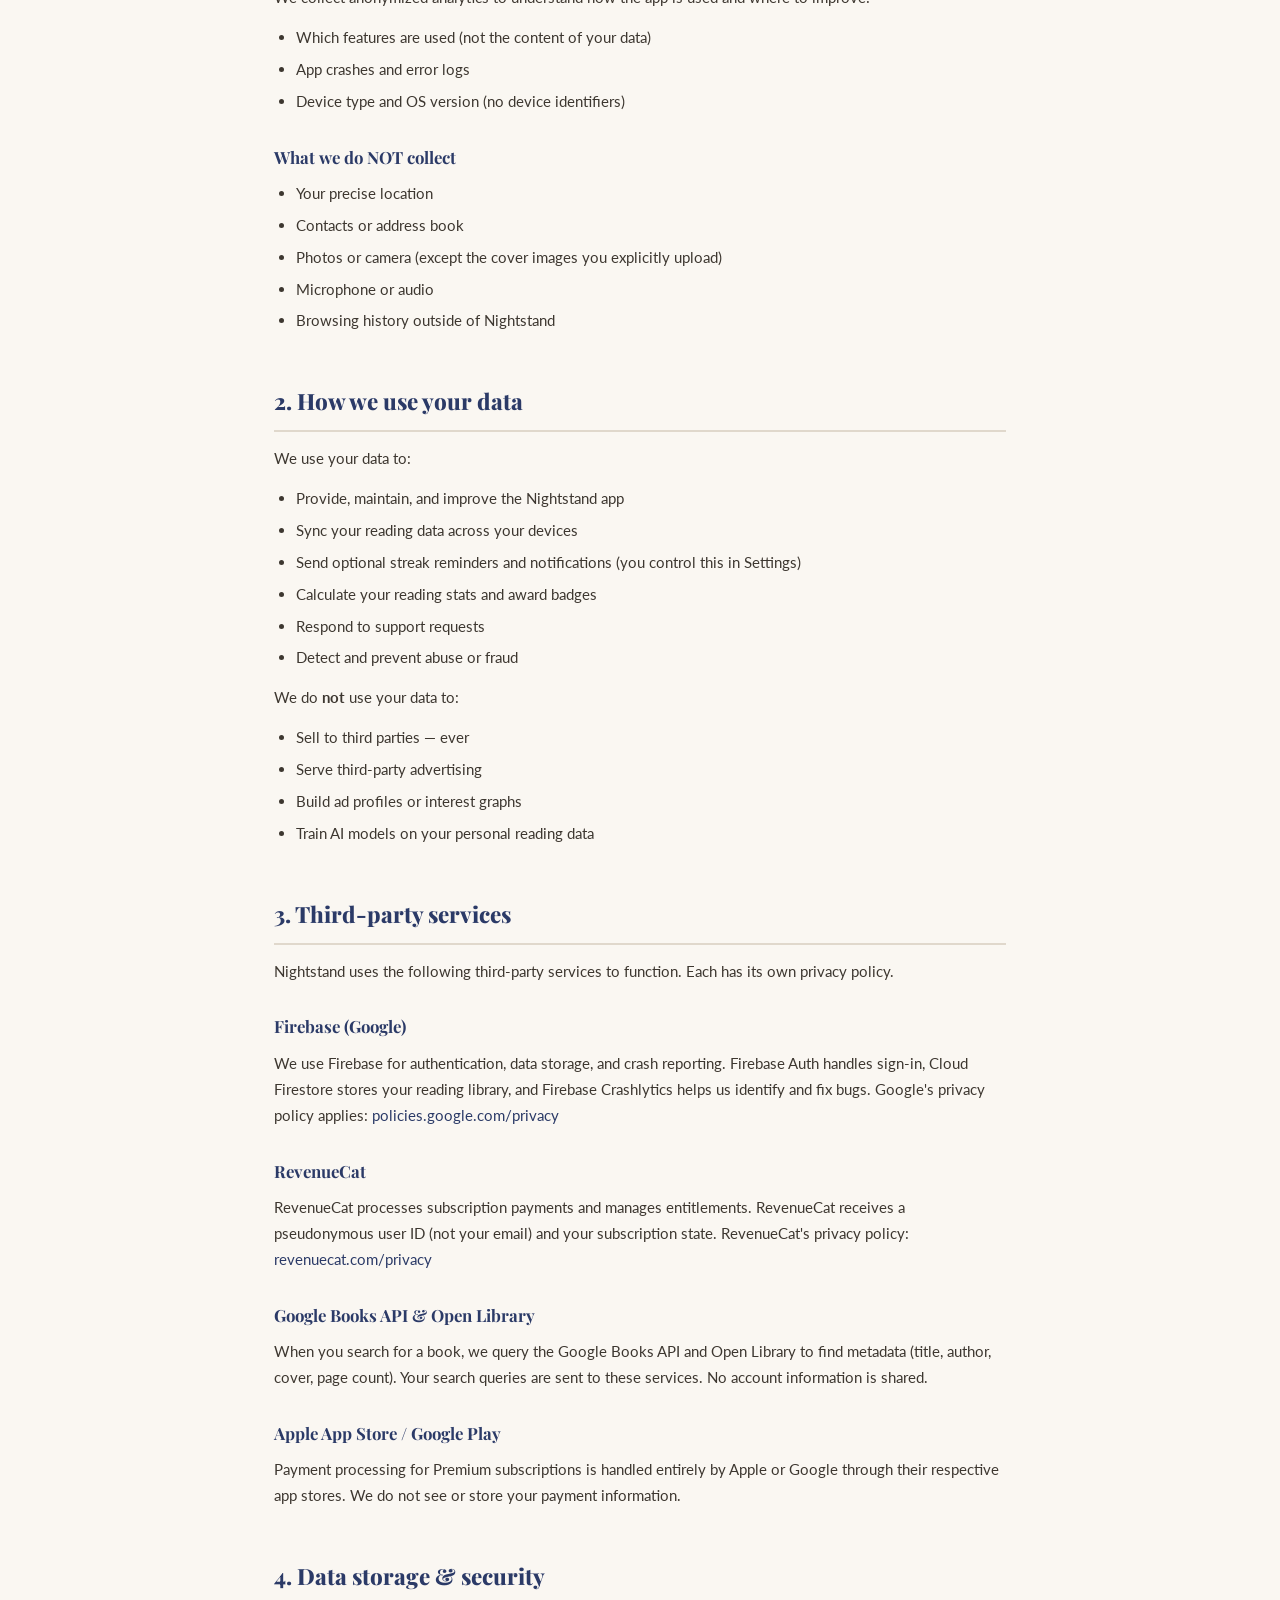
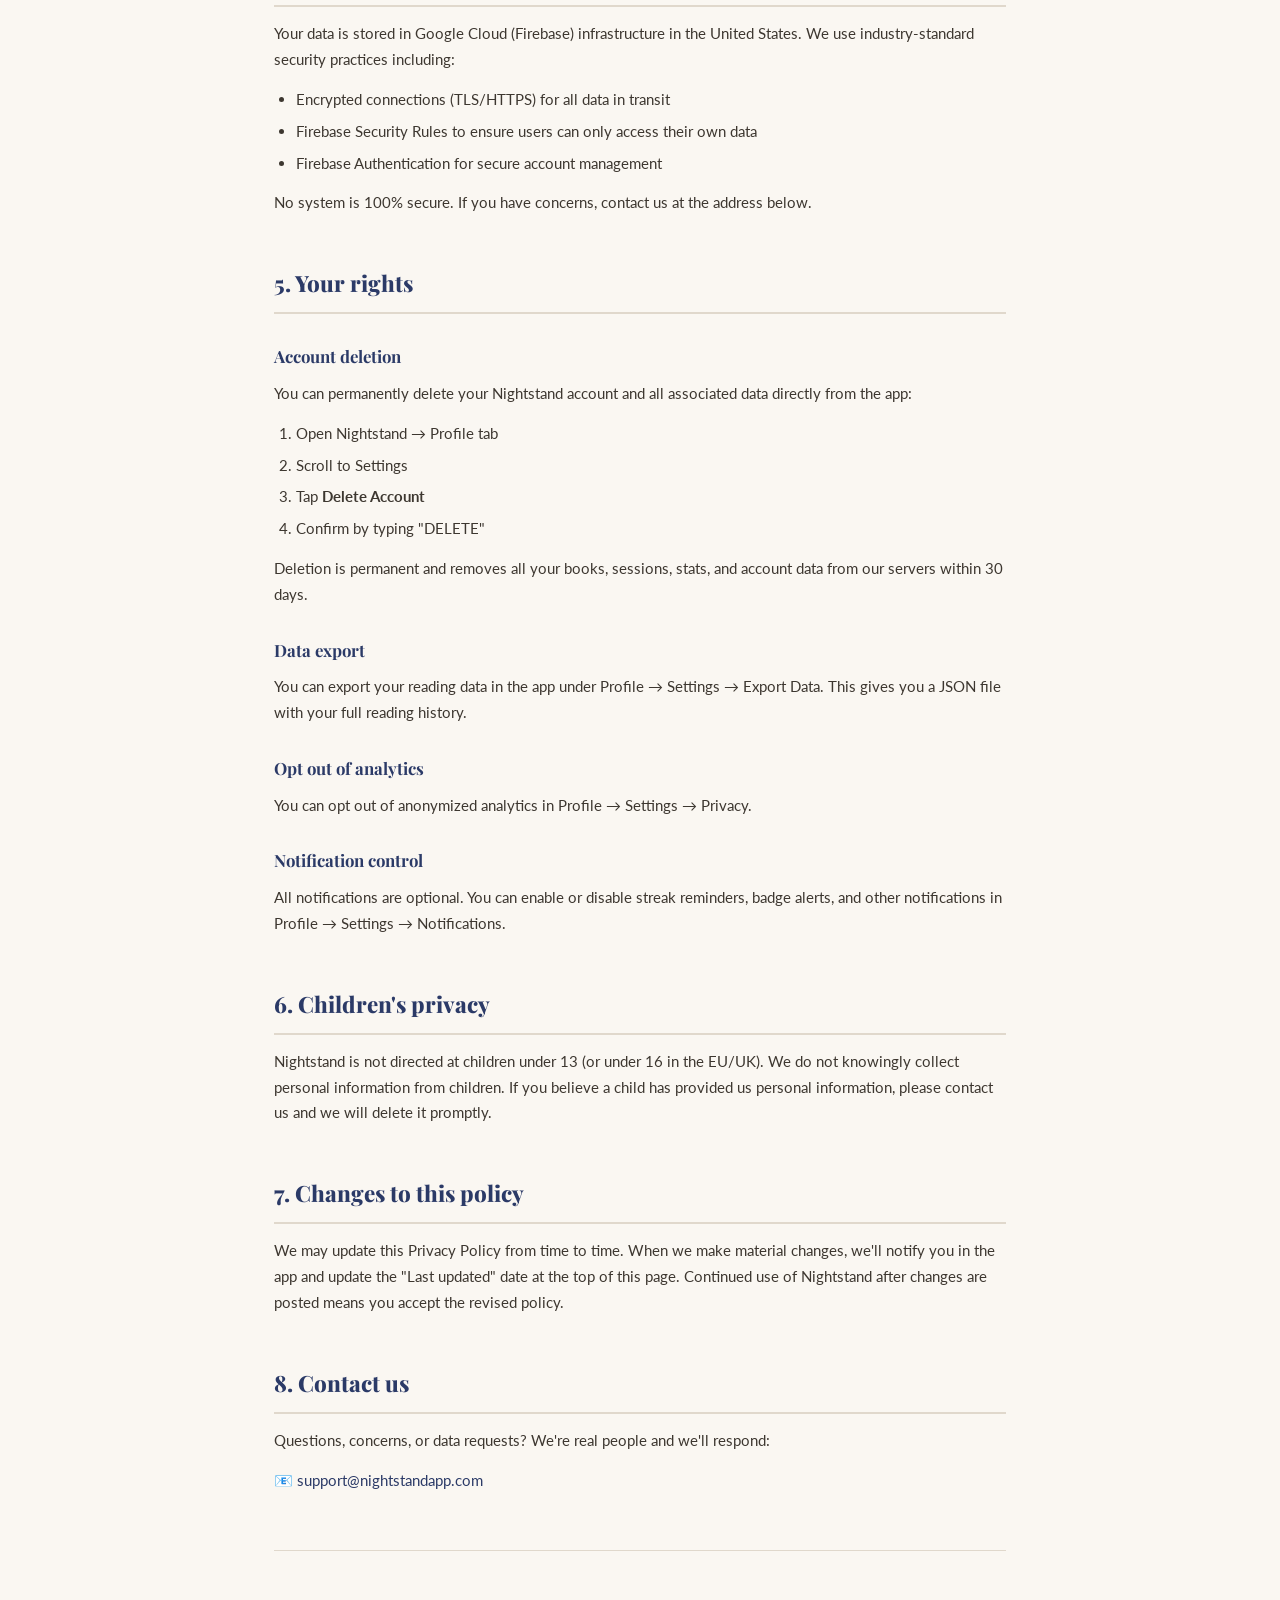
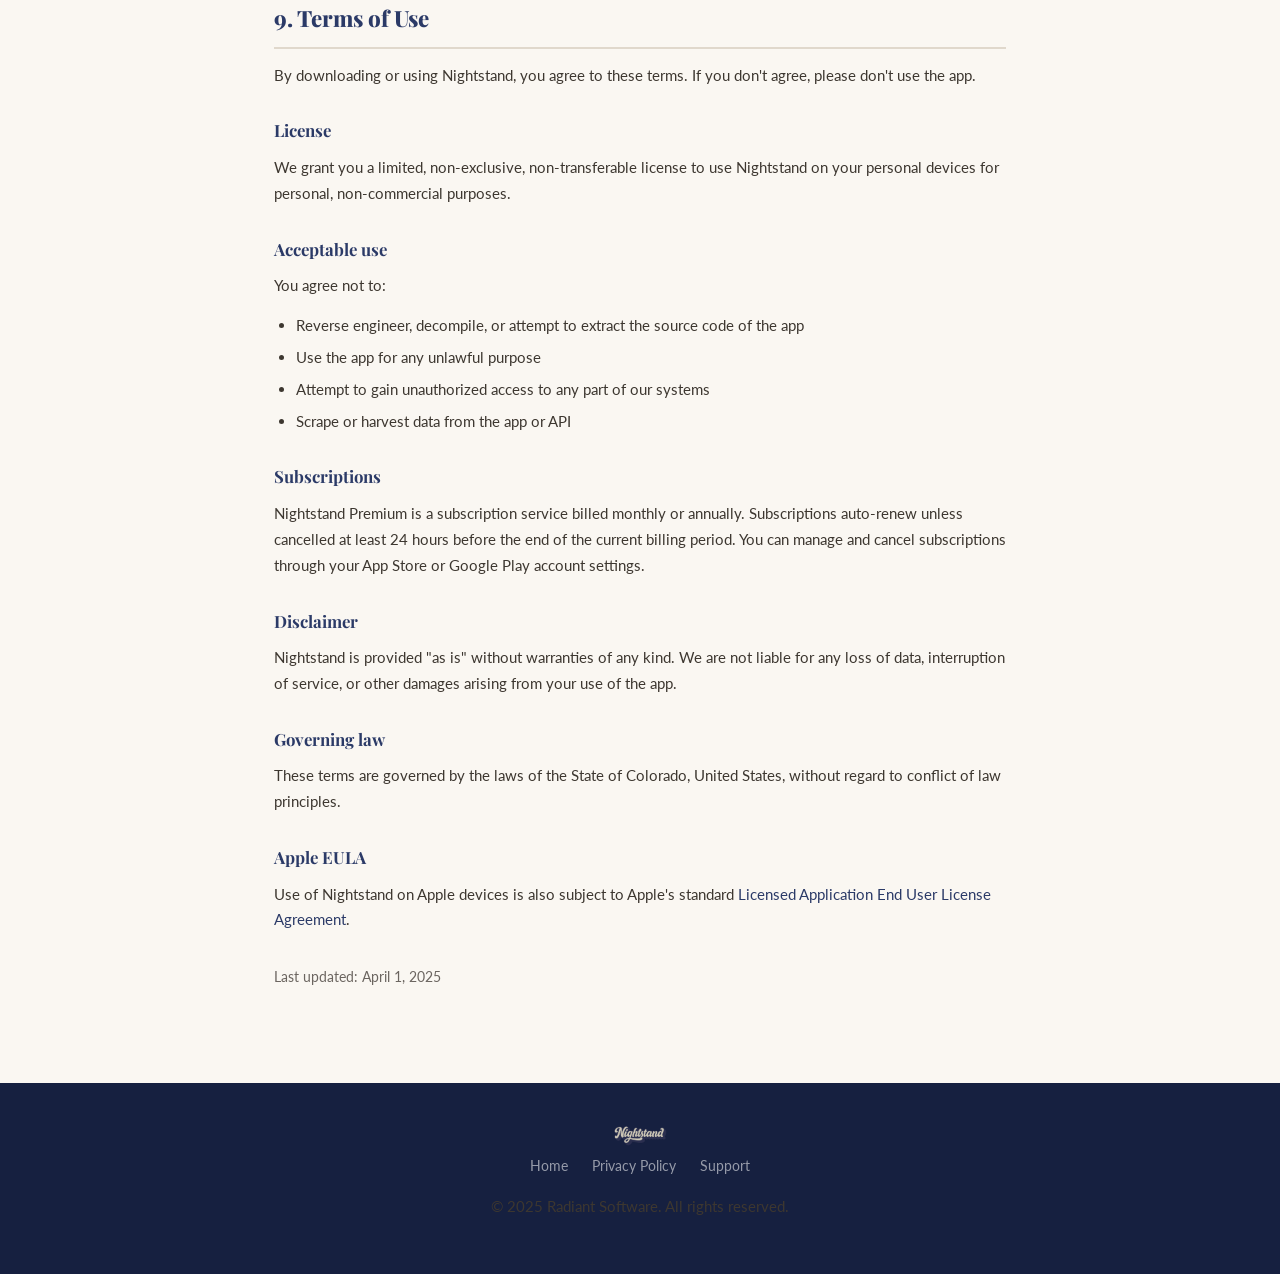
==== commit 9f5c9061: "Restyle support and privacy pages to match home page brand Both pages were still using the prior bro" ====
--- a/privacy.html
+++ b/privacy.html
@@ -5,27 +5,137 @@
   <meta name="viewport" content="width=device-width, initial-scale=1.0">
   <title>Privacy Policy — Nightstand</title>
   <meta name="description" content="Nightstand privacy policy — how we collect, use, and protect your data.">
-  <link rel="icon" type="image/png" href="images/icon.png">
-  <link rel="stylesheet" href="shared.css">
+  <link rel="icon" type="image/jpg" href="images/icon.jpg">
+  <link rel="preconnect" href="https://fonts.googleapis.com">
+  <link rel="preconnect" href="https://fonts.gstatic.com" crossorigin>
+  <link href="https://fonts.googleapis.com/css2?family=Playfair+Display:wght@600;700;800&family=Lato:wght@400;600;700&display=swap" rel="stylesheet">
   <style>
-    a { color: var(--amber); text-decoration: none; }
-    a:hover { text-decoration: underline; }
-    .nav-links a:hover { text-decoration: none; }
+    *, *::before, *::after { margin: 0; padding: 0; box-sizing: border-box; }
+
+    :root {
+      --navy: #2B3A67;
+      --navy-dark: #1e2a4a;
+      --navy-deeper: #162040;
+      --gold: #D4A84B;
+      --gold-light: #e4c47a;
+      --cream: #EDE0C8;
+      --cream-light: #f5efe3;
+      --cream-bg: #faf7f2;
+      --lavender: #8B7AAF;
+      --ink: #1c1917;
+      --text-muted: #6b6560;
+      --border: #e0d8cc;
+    }
+
+    html { scroll-behavior: smooth; }
+
+    body {
+      font-family: 'Lato', -apple-system, BlinkMacSystemFont, "Segoe UI", Roboto, Helvetica, Arial, sans-serif;
+      color: var(--ink);
+      line-height: 1.7;
+      background: var(--cream-bg);
+    }
+
+    h1, h2, h3, .nav-brand { font-family: 'Playfair Display', Georgia, serif; }
+
+    a { color: var(--navy); text-decoration: none; }
+    a:hover { color: var(--gold); text-decoration: underline; }
+
+    /* NAV */
+    nav {
+      position: sticky;
+      top: 0;
+      z-index: 100;
+      background: rgba(250, 247, 242, 0.92);
+      backdrop-filter: blur(10px);
+      border-bottom: 1px solid var(--border);
+      padding: 0 24px;
+    }
+    .nav-inner {
+      max-width: 1100px;
+      margin: 0 auto;
+      display: flex;
+      align-items: center;
+      justify-content: space-between;
+      height: 64px;
+    }
+    .nav-brand {
+      display: flex;
+      align-items: center;
+      gap: 10px;
+      font-size: 1.25rem;
+      font-weight: 700;
+      color: var(--navy);
+      letter-spacing: -0.01em;
+      text-decoration: none;
+    }
+    .nav-brand img {
+      height: 32px;
+      width: auto;
+    }
+    .nav-brand:hover { color: var(--navy); text-decoration: none; }
+    .nav-links {
+      display: flex;
+      gap: 28px;
+      font-size: 0.875rem;
+      font-weight: 600;
+    }
+    .nav-links a { color: var(--text-muted); }
+    .nav-links a:hover { color: var(--navy); text-decoration: none; }
+
+    /* PAGE HEADER */
+    .page-header {
+      background: linear-gradient(160deg, var(--navy-deeper) 0%, var(--navy) 50%, #3a4a7a 100%);
+      color: #fff;
+      padding: 72px 24px 60px;
+      text-align: center;
+      position: relative;
+      overflow: hidden;
+    }
+    .page-header::before {
+      content: '';
+      position: absolute;
+      inset: 0;
+      background: radial-gradient(ellipse at 50% 0%, rgba(212,168,75,0.18) 0%, transparent 60%);
+      pointer-events: none;
+    }
+    .page-header h1 {
+      font-size: clamp(1.8rem, 4vw, 2.6rem);
+      font-weight: 800;
+      letter-spacing: -0.025em;
+      margin-bottom: 10px;
+      position: relative;
+    }
+    .page-header p {
+      font-size: 0.95rem;
+      color: rgba(255,255,255,0.65);
+      position: relative;
+    }
+
+    /* CONTENT */
+    .content {
+      max-width: 780px;
+      margin: 0 auto;
+      padding: 56px 24px 80px;
+    }
 
     .toc {
-      background: var(--cream);
+      background: #fff;
       border: 1px solid var(--border);
       border-radius: 12px;
       padding: 24px 28px;
       margin-bottom: 48px;
     }
     .toc h2 {
-      font-size: 0.85rem;
+      font-family: 'Lato', sans-serif;
+      font-size: 0.78rem;
       font-weight: 700;
       text-transform: uppercase;
-      letter-spacing: 0.07em;
-      color: var(--text-muted);
-      margin-bottom: 14px;
+      letter-spacing: 0.1em;
+      color: var(--gold);
+      margin: 0 0 14px;
+      padding: 0;
+      border: none;
     }
     .toc ol {
       padding-left: 20px;
@@ -38,17 +148,17 @@
     }
 
     h2 {
-      font-size: 1.3rem;
+      font-size: 1.4rem;
       font-weight: 800;
-      color: var(--ink);
+      color: var(--navy);
       margin: 48px 0 14px;
       padding-bottom: 10px;
       border-bottom: 2px solid var(--border);
     }
     h3 {
-      font-size: 1rem;
+      font-size: 1.05rem;
       font-weight: 700;
-      color: var(--ink);
+      color: var(--navy);
       margin: 28px 0 10px;
     }
     p {
@@ -67,22 +177,57 @@
     }
     .callout {
       background: var(--cream);
-      border-left: 4px solid var(--amber);
+      border-left: 4px solid var(--gold);
       border-radius: 0 10px 10px 0;
-      padding: 16px 20px;
-      margin: 20px 0;
+      padding: 18px 22px;
+      margin: 20px 0 32px;
       font-size: 0.92rem;
       color: #3d3730;
     }
 
-    .footer-links a:hover { text-decoration: none; }
+    /* FOOTER */
+    footer {
+      background: var(--navy-deeper);
+      color: rgba(255,255,255,0.55);
+      padding: 40px 24px;
+      text-align: center;
+      font-size: 0.85rem;
+    }
+    .footer-inner { max-width: 1100px; margin: 0 auto; }
+    .footer-links {
+      display: flex;
+      gap: 24px;
+      justify-content: center;
+      flex-wrap: wrap;
+      margin-bottom: 16px;
+    }
+    .footer-links a { color: rgba(255,255,255,0.55); transition: color 0.15s; }
+    .footer-links a:hover { color: var(--gold-light); text-decoration: none; }
+    .footer-brand {
+      display: flex;
+      align-items: center;
+      justify-content: center;
+      gap: 8px;
+      margin-bottom: 8px;
+    }
+    .footer-brand img {
+      height: 24px;
+      width: auto;
+      opacity: 0.8;
+    }
+
+    @media (max-width: 640px) {
+      .nav-links { display: none; }
+    }
   </style>
 </head>
 <body>
 
   <nav>
     <div class="nav-inner">
-      <a href="index.html" class="nav-brand">📚 Night<span>stand</span></a>
+      <a href="index.html" class="nav-brand">
+        <img src="images/nightstand.png" alt="Nightstand logo">
+      </a>
       <div class="nav-links">
         <a href="index.html#features">Features</a>
         <a href="index.html#pricing">Pricing</a>
@@ -273,13 +418,15 @@
 
   <footer>
     <div class="footer-inner">
-      <div class="footer-brand">📚 Nightstand</div>
+      <div class="footer-brand">
+        <img src="images/nightstand.png" alt="Nightstand">
+      </div>
       <div class="footer-links">
         <a href="index.html">Home</a>
         <a href="privacy.html">Privacy Policy</a>
         <a href="support.html">Support</a>
       </div>
-      <p>&copy; 2025 Nightstand. All rights reserved.</p>
+      <p>&copy; 2025 Radiant Software. All rights reserved.</p>
     </div>
   </footer>
 
